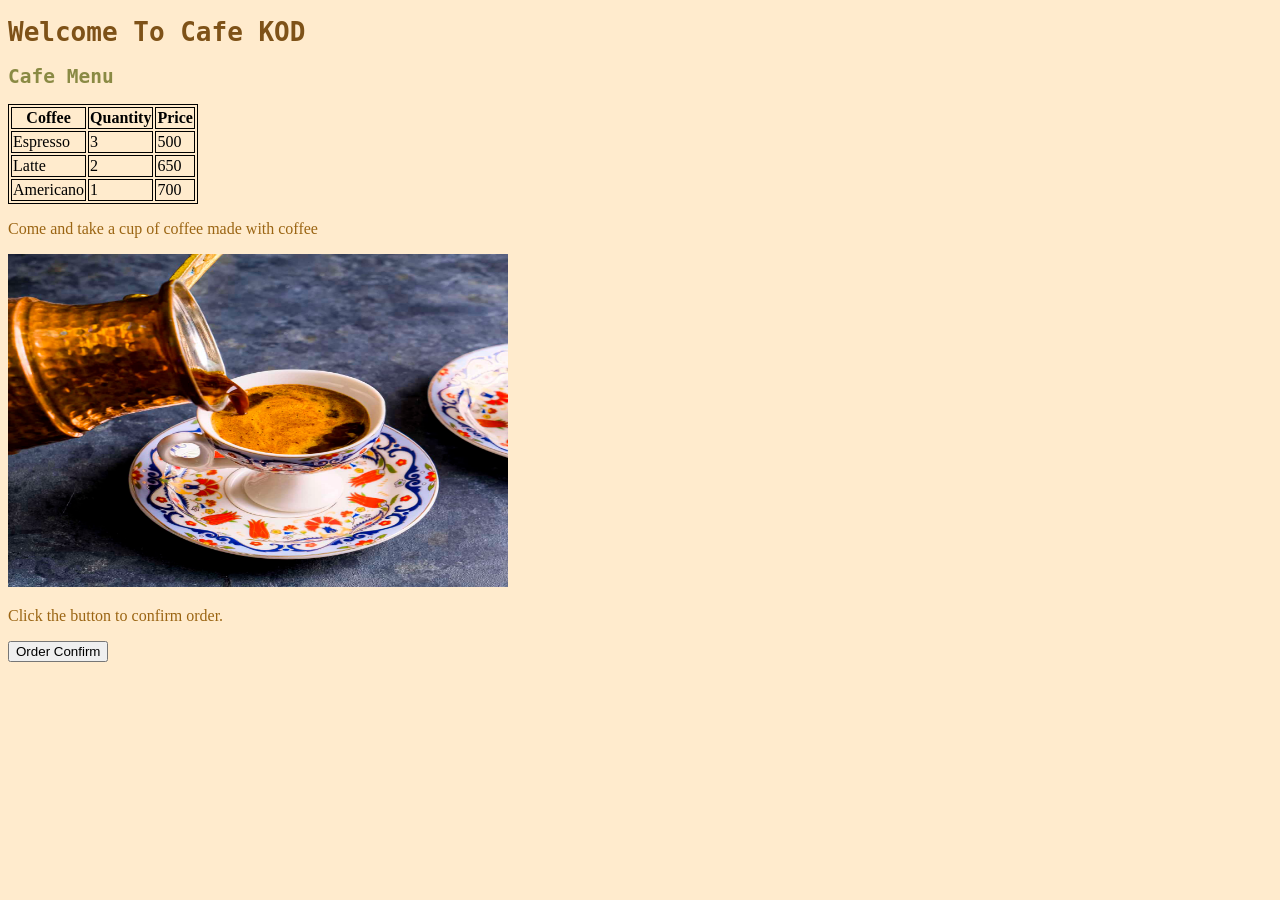
==== C_i263143_lab11/C_i263143_lab11/index.html @ 3e99c2e7 "lab11" ====
<!DOCTYPE html>
<html lang="en">
<head>
    <link rel="stylesheet" href="style.css">
    <title>cafe Menu</title>
</head>
<style>
table, th, td {
  border:1px solid black;
}
</style>
<body>
    <h1> Welcome To Cafe KOD</h1>
    <h2>Cafe Menu</h2>
    <table>
    
  <tr>
    <th>Coffee</th> 
    <th>Quantity</th>
    <th>Price</th>
  </tr>
  <tr>
    <td>Espresso</td>
    <td> 3</td>
    <td>500</td>
  </tr>
  <tr>
    <td>Latte</td>
    <td> 2</td>
    <td>650</td>
  </tr>
  <tr>
    <td>Americano</td>
    <td> 1</td>
    <td>700</td>
  </tr>
</table>
<p> Come and take a cup of coffee made with coffee</p>
<img src="picture.jpg"  width="500" height="333">
<p>Click the button to confirm order.</p>

<button onclick="myFunction()">Order Confirm</button>

<script>
function myFunction() {
  alert("Hey! you confirm your order");
}
</script>
</body>
</html>
---- C_i263143_lab11/C_i263143_lab11/style.css ----
body {
  background-color: blanchedalmond;
}
h1 {
  color: rgb(126, 82, 24);
   font-family: monospace;
}
h2{
    color: rgb(138, 138, 68);
    font-family: monospace;
}
p{
    color: rgb(155, 101, 19);
}
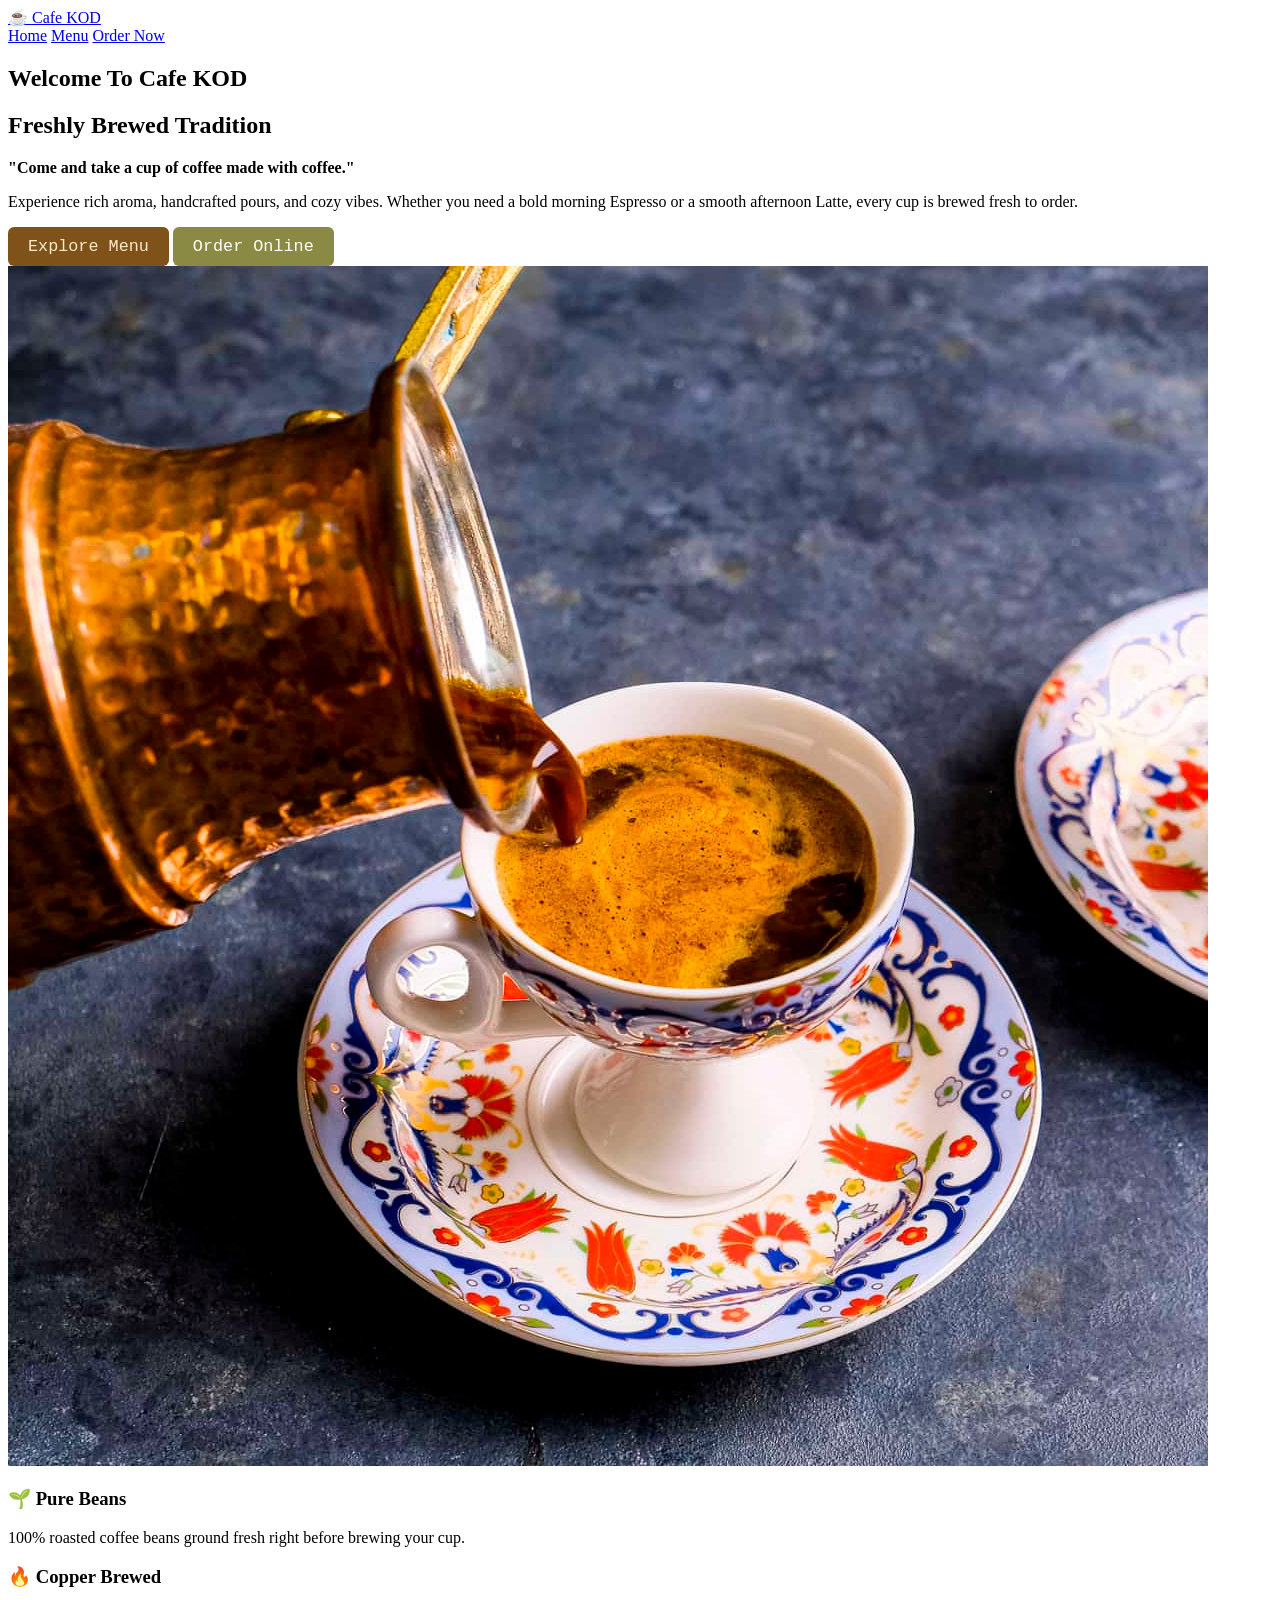
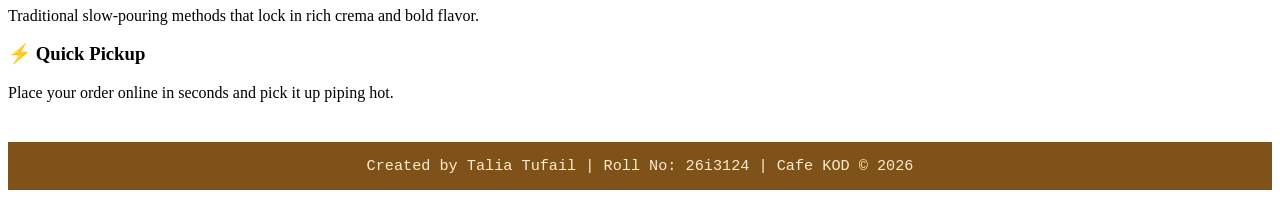
==== commit 501726d5: "Update index.html and style.css with Cafe KOD home page" ====
--- a/C_i263143_lab11/C_i263143_lab11/index.html
+++ b/C_i263143_lab11/C_i263143_lab11/index.html
@@ -1,51 +1,58 @@
-
 <!DOCTYPE html>
 <html lang="en">
 <head>
-    <link rel="stylesheet" href="style.css">
-    <title>cafe Menu</title>
+  <meta charset="UTF-8">
+  <meta name="viewport" content="width=device-width, initial-scale=1.0">
+  <title>Cafe KOD - Home</title>
+  <link rel="stylesheet" href="style.css">
 </head>
-<style>
-table, th, td {
-  border:1px solid black;
-}
-</style>
 <body>
-    <h1> Welcome To Cafe KOD</h1>
-    <h2>Cafe Menu</h2>
-    <table>
-    
-  <tr>
-    <th>Coffee</th> 
-    <th>Quantity</th>
-    <th>Price</th>
-  </tr>
-  <tr>
-    <td>Espresso</td>
-    <td> 3</td>
-    <td>500</td>
-  </tr>
-  <tr>
-    <td>Latte</td>
-    <td> 2</td>
-    <td>650</td>
-  </tr>
-  <tr>
-    <td>Americano</td>
-    <td> 1</td>
-    <td>700</td>
-  </tr>
-</table>
-<p> Come and take a cup of coffee made with coffee</p>
-<img src="picture.jpg"  width="500" height="333">
-<p>Click the button to confirm order.</p>
 
-<button onclick="myFunction()">Order Confirm</button>
+  <header>
+    <a href="index.html" class="logo">☕ Cafe KOD</a>
+    <nav>
+      <a href="index.html" class="active">Home</a>
+      <a href="menu.html">Menu</a>
+      <a href="order.html">Order Now</a>
+    </nav>
+  </header>
 
-<script>
-function myFunction() {
-  alert("Hey! you confirm your order");
-}
-</script>
+  <main>
+    <section class="hero">
+      <div class="hero-text">
+        <h1>Welcome To Cafe KOD</h1>
+        <h2>Freshly Brewed Tradition</h2>
+        <p><strong>"Come and take a cup of coffee made with coffee."</strong></p>
+        <p>
+          Experience rich aroma, handcrafted pours, and cozy vibes. Whether you need a bold morning Espresso or a smooth afternoon Latte, every cup is brewed fresh to order.
+        </p>
+        <a href="menu.html" class="btn">Explore Menu</a>
+        <a href="order.html" class="btn btn-secondary">Order Online</a>
+      </div>
+      <div class="hero-img">
+        <img src="picture.jpg" alt="Traditional copper pot pouring rich coffee into a patterned cup">
+      </div>
+    </section>
+
+    <section class="cards">
+      <div class="card">
+        <h3>🌱 Pure Beans</h3>
+        <p>100% roasted coffee beans ground fresh right before brewing your cup.</p>
+      </div>
+      <div class="card">
+        <h3>🔥 Copper Brewed</h3>
+        <p>Traditional slow-pouring methods that lock in rich crema and bold flavor.</p>
+      </div>
+      <div class="card">
+        <h3>⚡ Quick Pickup</h3>
+        <p>Place your order online in seconds and pick it up piping hot.</p>
+      </div>
+    </section>
+  </main>
+
+  <footer>
+    <p>Created by Talia Tufail | Roll No: 26i3124 | Cafe KOD &copy; 2026</p>
+  </footer>
+
 </body>
-</html>
+</html>
--- a/C_i263143_lab11/C_i263143_lab11/style.css
+++ b/C_i263143_lab11/C_i263143_lab11/style.css
@@ -1,14 +1,135 @@
-body {
+menu-box {
+  background-color: #fff8ee;
+  padding: 25px;
+  border-radius: 12px;
+  border: 2px solid rgb(126, 82, 24);
+}
+
+table {
+  width: 100%;
+  border-collapse: collapse;
+  margin: 20px 0;
+  font-size: 1.05rem;
+}
+
+th, td {
+  border: 1px solid rgb(126, 82, 24);
+  padding: 12px 15px;
+  text-align: left;
+}
+
+th {
+  background-color: rgb(126, 82, 24);
+  color: blanchedalmond;
+  font-family: monospace;
+  font-size: 1.15rem;
+}
+
+tr:nth-child(even) {
+  background-color: #faebd7;
+}
+
+tr:hover {
+  background-color: #f3dcc0;
+}
+
+/* Buttons */
+.btn {
+  display: inline-block;
+  background-color: rgb(126, 82, 24);
+  color: blanchedalmond;
+  font-family: monospace;
+  font-size: 1.05rem;
+  padding: 10px 20px;
+  border: none;
+  border-radius: 6px;
+  cursor: pointer;
+  text-decoration: none;
+  transition: background-color 0.25s ease, transform 0.1s ease;
+}
+
+.btn:hover {
+  background-color: rgb(155, 101, 19);
+  transform: translateY(-2px);
+}
+
+.btn-secondary {
+  background-color: rgb(138, 138, 68);
+  color: #fff;
+}
+
+.btn-secondary:hover {
+  background-color: rgb(115, 115, 52);
+}
+
+/* Order Form Styling */
+.order-grid {
+  display: grid;
+  grid-template-columns: repeat(auto-fit, minmax(300px, 1fr));
+  gap: 25px;
+}
+
+.form-box {
+  background-color: #fff8ee;
+  padding: 25px;
+  border-radius: 12px;
+  border: 2px solid rgb(126, 82, 24);
+}
+
+.form-group {
+  margin-bottom: 15px;
+}
+
+label {
+  display: block;
+  font-weight: bold;
+  margin-bottom: 5px;
+  color: rgb(126, 82, 24);
+}
+
+input, select, textarea {
+  width: 100%;
+  padding: 10px;
+  border: 1.5px solid rgb(138, 138, 68);
+  border-radius: 6px;
+  background-color: #fff;
+  font-size: 1rem;
+  color: rgb(126, 82, 24);
+}
+
+.total-banner {
   background-color: blanchedalmond;
+  border: 2px dashed rgb(126, 82, 24);
+  padding: 12px;
+  border-radius: 8px;
+  font-family: monospace;
+  font-size: 1.2rem;
+  font-weight: bold;
+  margin: 15px 0;
+  text-align: center;
 }
-h1 {
-  color: rgb(126, 82, 24);
-   font-family: monospace;
+
+.receipt {
+  margin-top: 20px;
+  padding: 15px;
+  background-color: #e8f5e9;
+  border: 2px solid rgb(138, 138, 68);
+  border-radius: 8px;
+  display: none;
 }
-h2{
-    color: rgb(138, 138, 68);
-    font-family: monospace;
+
+/* Footer */
+footer {
+  background-color: rgb(126, 82, 24);
+  color: blanchedalmond;
+  text-align: center;
+  padding: 15px;
+  font-family: monospace;
+  margin-top: 40px;
 }
-p{
-    color: rgb(155, 101, 19);
-}
+
+footer p {
+  color: blanchedalmond;
+  margin: 0;
+  font-size: 0.95rem;
+}
